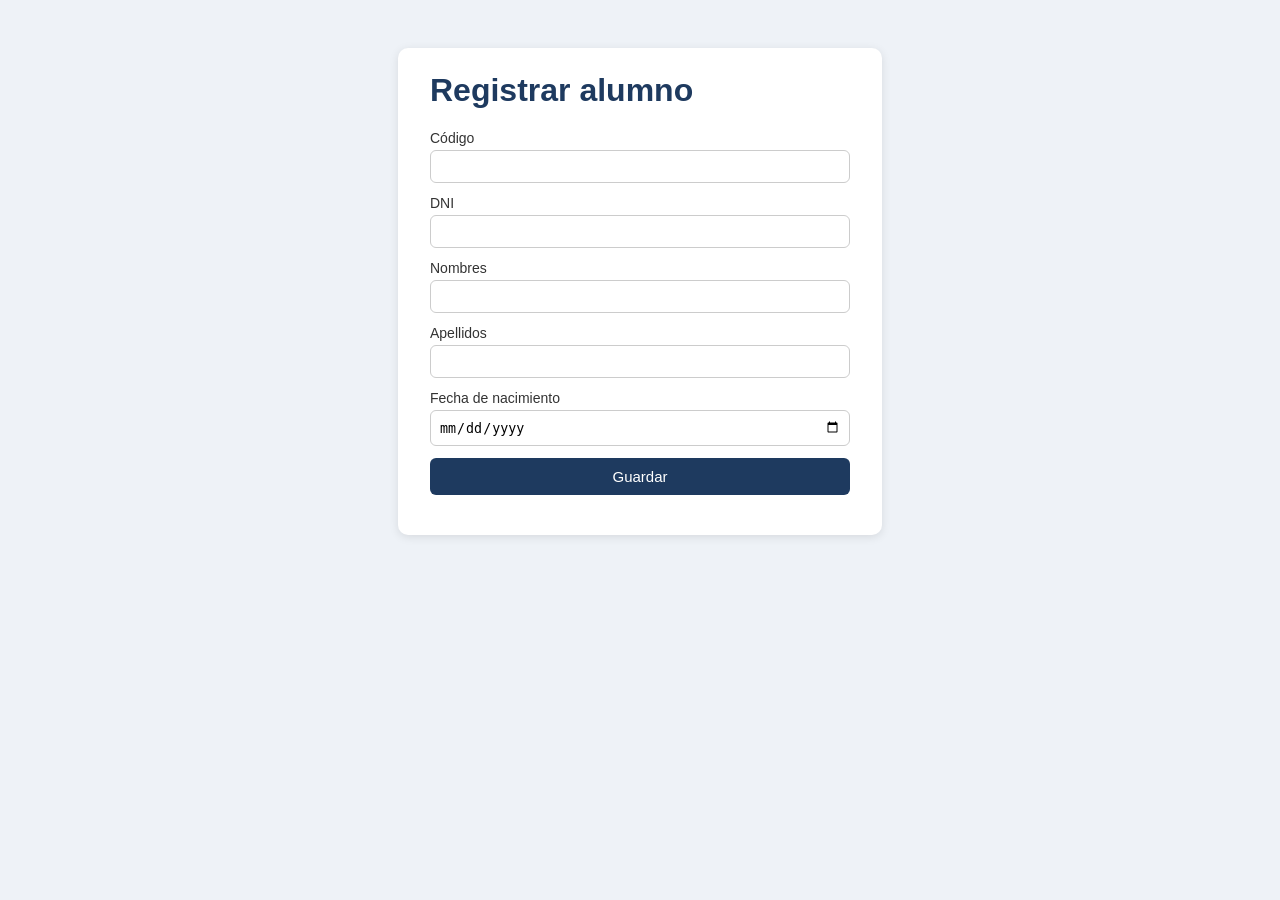
==== src/main/resources/static/index.html @ bb0bdbeb "Inicialización de proyecto" ====
<!DOCTYPE html>
<html lang="es">
<head>
    <meta charset="UTF-8">
    <meta name="viewport" content="width=device-width, initial-scale=1.0">
    <title>Registro de Alumno - La Salle</title>
    <link rel="stylesheet" href="css/styles.css">
</head>
<body>
<div class="card">
    <h1>Registrar alumno</h1>

    <form id="formEstudiante">
        <label>Código <input type="text" name="codigo" required></label>
        <label>DNI <input type="text" name="dni" maxlength="8" required></label>
        <label>Nombres <input type="text" name="nombres" required></label>
        <label>Apellidos <input type="text" name="apellidos" required></label>
        <label>Fecha de nacimiento <input type="date" name="fechaNacimiento" required></label>
        <button type="submit">Guardar</button>
    </form>

    <p id="mensaje"></p>
</div>

<script src="js/app.js"></script>
</body>
</html>
---- src/main/resources/static/css/styles.css ----
body {
    font-family: Arial, sans-serif;
    background: #eef2f7;
    display: flex;
    justify-content: center;
    padding: 40px 16px;
}

.card {
    background: white;
    padding: 24px 32px;
    border-radius: 10px;
    box-shadow: 0 2px 10px rgba(0, 0, 0, 0.1);
    width: 100%;
    max-width: 420px;
}

h1 { color: #1e3a5f; margin-top: 0; }

label {
    display: block;
    margin-bottom: 12px;
    font-size: 14px;
    color: #333;
}

input {
    width: 100%;
    padding: 8px;
    margin-top: 4px;
    border: 1px solid #ccc;
    border-radius: 6px;
    box-sizing: border-box;
}

button {
    width: 100%;
    padding: 10px;
    background: #1e3a5f;
    color: white;
    border: none;
    border-radius: 6px;
    font-size: 15px;
    cursor: pointer;
}

button:hover { background: #2c5282; }

#mensaje.ok { color: green; }
#mensaje.error { color: red; }
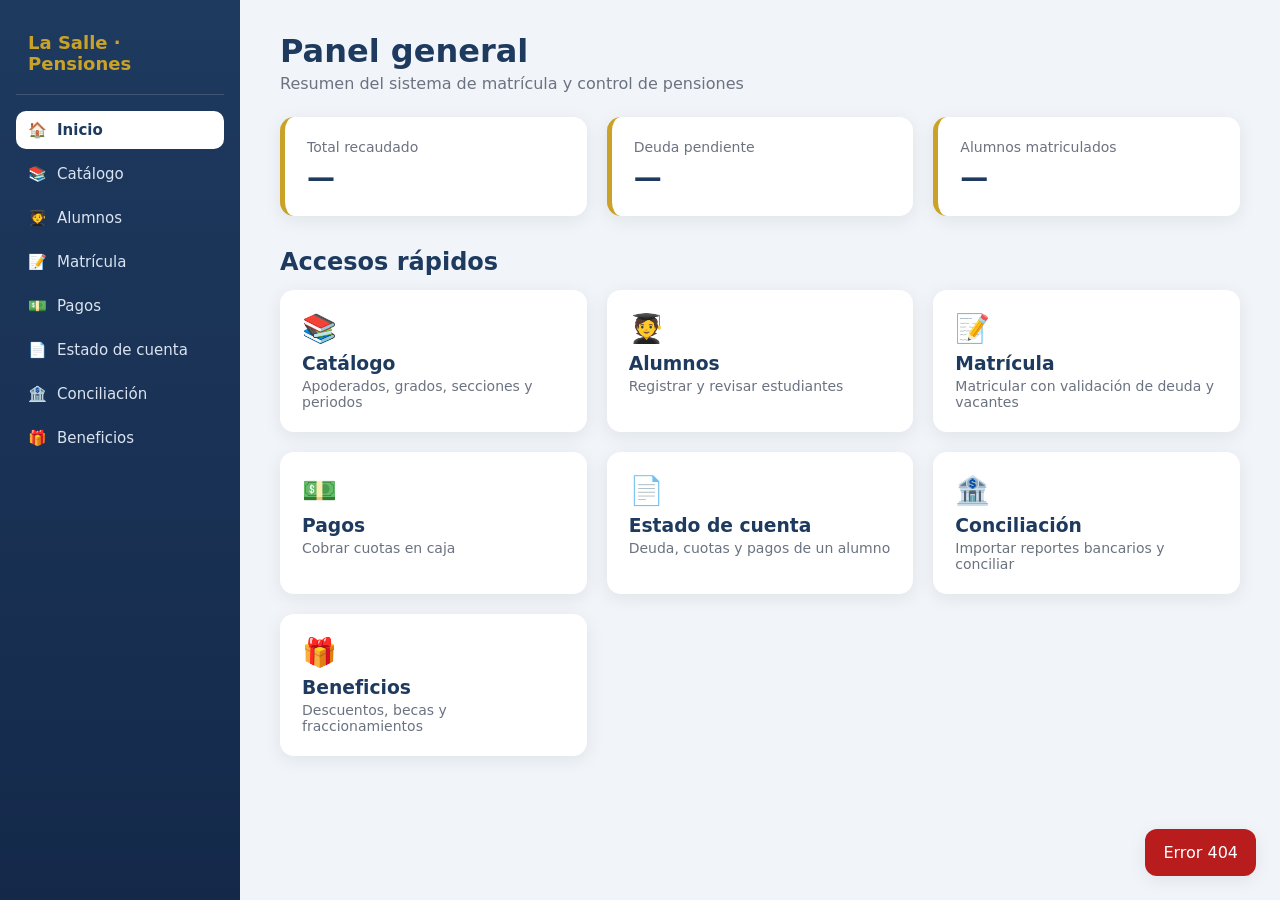
==== commit 3d6edc03: "Aumento de funciones" ====
--- a/src/main/resources/static/index.html
+++ b/src/main/resources/static/index.html
@@ -3,25 +3,44 @@
 <head>
     <meta charset="UTF-8">
     <meta name="viewport" content="width=device-width, initial-scale=1.0">
-    <title>Registro de Alumno - La Salle</title>
+    <title>Inicio · La Salle</title>
     <link rel="stylesheet" href="css/styles.css">
 </head>
 <body>
-<div class="card">
-    <h1>Registrar alumno</h1>
+<aside id="nav"></aside>
 
-    <form id="formEstudiante">
-        <label>Código <input type="text" name="codigo" required></label>
-        <label>DNI <input type="text" name="dni" maxlength="8" required></label>
-        <label>Nombres <input type="text" name="nombres" required></label>
-        <label>Apellidos <input type="text" name="apellidos" required></label>
-        <label>Fecha de nacimiento <input type="date" name="fechaNacimiento" required></label>
-        <button type="submit">Guardar</button>
-    </form>
+<main>
+    <header class="page-header">
+        <h1>Panel general</h1>
+        <p>Resumen del sistema de matrícula y control de pensiones</p>
+    </header>
 
-    <p id="mensaje"></p>
-</div>
+    <section class="grid">
+        <div class="card stat"><span class="label">Total recaudado</span><span class="value" id="recaudado">—</span></div>
+        <div class="card stat"><span class="label">Deuda pendiente</span><span class="value" id="deuda">—</span></div>
+        <div class="card stat"><span class="label">Alumnos matriculados</span><span class="value" id="matriculados">—</span></div>
+    </section>
 
-<script src="js/app.js"></script>
+    <h2 class="section">Accesos rápidos</h2>
+    <section class="grid">
+        <a class="card quick" href="catalogo.html"><span class="icon">📚</span><h3>Catálogo</h3><p>Apoderados, grados, secciones y periodos</p></a>
+        <a class="card quick" href="alumnos.html"><span class="icon">🧑‍🎓</span><h3>Alumnos</h3><p>Registrar y revisar estudiantes</p></a>
+        <a class="card quick" href="matricula.html"><span class="icon">📝</span><h3>Matrícula</h3><p>Matricular con validación de deuda y vacantes</p></a>
+        <a class="card quick" href="pagos.html"><span class="icon">💵</span><h3>Pagos</h3><p>Cobrar cuotas en caja</p></a>
+        <a class="card quick" href="estado-cuenta.html"><span class="icon">📄</span><h3>Estado de cuenta</h3><p>Deuda, cuotas y pagos de un alumno</p></a>
+        <a class="card quick" href="conciliacion.html"><span class="icon">🏦</span><h3>Conciliación</h3><p>Importar reportes bancarios y conciliar</p></a>
+        <a class="card quick" href="beneficios.html"><span class="icon">🎁</span><h3>Beneficios</h3><p>Descuentos, becas y fraccionamientos</p></a>
+    </section>
+</main>
+
+<div id="toast" class="toast"></div>
+<script src="js/common.js"></script>
+<script>
+    api("GET", "/reportes/resumen").then(r => {
+        $("recaudado").textContent = soles(r.totalRecaudado);
+        $("deuda").textContent = soles(r.deudaPendiente);
+        $("matriculados").textContent = r.matriculados;
+    }).catch(e => toast(e.message, false));
+</script>
 </body>
 </html>
--- a/src/main/resources/static/css/styles.css
+++ b/src/main/resources/static/css/styles.css
@@ -1,50 +1,79 @@
-body {
-    font-family: Arial, sans-serif;
-    background: #eef2f7;
-    display: flex;
-    justify-content: center;
-    padding: 40px 16px;
+:root{
+    --primary:#1e3a5f; --primary-2:#2c5282; --accent:#c9a227;
+    --bg:#f1f5f9; --card:#ffffff; --text:#1f2937; --muted:#6b7280;
+    --ok:#15803d; --warn:#b45309; --err:#b91c1c;
+    --radius:14px; --shadow:0 4px 18px rgba(15,23,42,.08);
 }
+*{box-sizing:border-box}
+body{margin:0;font-family:"Segoe UI",system-ui,Arial,sans-serif;background:var(--bg);color:var(--text);display:flex;min-height:100vh}
+a{color:var(--primary-2)}
 
-.card {
-    background: white;
-    padding: 24px 32px;
-    border-radius: 10px;
-    box-shadow: 0 2px 10px rgba(0, 0, 0, 0.1);
-    width: 100%;
-    max-width: 420px;
-}
+/* Menú lateral */
+aside#nav{width:240px;background:linear-gradient(180deg,var(--primary),#14294a);color:#fff;padding:24px 16px;position:sticky;top:0;height:100vh;display:flex;flex-direction:column;gap:6px}
+.brand{font-weight:700;font-size:18px;color:var(--accent);padding:8px 12px 20px;border-bottom:1px solid rgba(255,255,255,.15);margin-bottom:10px}
+aside a{color:#dbe4f0;text-decoration:none;padding:10px 12px;border-radius:10px;display:flex;gap:10px;align-items:center;font-size:15px}
+aside a:hover{background:rgba(255,255,255,.1)}
+aside a.active{background:#fff;color:var(--primary);font-weight:600}
 
-h1 { color: #1e3a5f; margin-top: 0; }
+main{flex:1;padding:32px 40px;max-width:1200px;min-width:0}
+.page-header h1{margin:0;color:var(--primary)}
+.page-header p{margin:4px 0 24px;color:var(--muted)}
+h2.section{margin:32px 0 14px;color:var(--primary)}
 
-label {
-    display: block;
-    margin-bottom: 12px;
-    font-size: 14px;
-    color: #333;
-}
+/* Tarjetas y layouts */
+.grid{display:grid;gap:20px;grid-template-columns:repeat(auto-fit,minmax(260px,1fr))}
+.split{display:grid;grid-template-columns:minmax(300px,380px) 1fr;gap:20px;align-items:start}
+.stack{display:grid;gap:20px}
+.card{background:var(--card);border-radius:var(--radius);box-shadow:var(--shadow);padding:22px}
+.card h2{margin:0 0 14px;font-size:18px;color:var(--primary)}
+.stat{border-left:5px solid var(--accent);display:flex;flex-direction:column;gap:6px}
+.stat .label{color:var(--muted);font-size:14px}
+.stat .value{font-size:28px;font-weight:700;color:var(--primary)}
+a.quick{display:block;text-decoration:none;color:inherit;transition:.15s}
+a.quick:hover{transform:translateY(-3px)}
+a.quick h3{margin:8px 0 4px;color:var(--primary)}
+a.quick p{margin:0;color:var(--muted);font-size:14px}
+.icon{font-size:28px}
 
-input {
-    width: 100%;
-    padding: 8px;
-    margin-top: 4px;
-    border: 1px solid #ccc;
-    border-radius: 6px;
-    box-sizing: border-box;
-}
+/* Formularios */
+label{display:block;font-size:14px;color:#374151;margin-bottom:12px}
+input,select{width:100%;margin-top:6px;padding:10px 12px;border:1px solid #d1d5db;border-radius:10px;font-size:15px;background:#fff}
+input:focus,select:focus{outline:none;border-color:var(--primary-2);box-shadow:0 0 0 3px rgba(44,82,130,.15)}
+.row{display:grid;grid-template-columns:1fr 1fr;gap:12px}
 
-button {
-    width: 100%;
-    padding: 10px;
-    background: #1e3a5f;
-    color: white;
-    border: none;
-    border-radius: 6px;
-    font-size: 15px;
-    cursor: pointer;
-}
+/* Botones */
+button,.btn{background:var(--primary);color:#fff;border:0;border-radius:10px;padding:11px 18px;font-size:15px;cursor:pointer;font-weight:600;transition:.15s;text-decoration:none;display:inline-block}
+button:hover{background:var(--primary-2);transform:translateY(-1px)}
+button:disabled{opacity:.5;cursor:not-allowed;transform:none}
+button.small{padding:6px 12px;font-size:13px}
+.btn-full{width:100%}
 
-button:hover { background: #2c5282; }
+/* Tablas y estados */
+.table-wrap{overflow-x:auto}
+table{width:100%;border-collapse:collapse;font-size:14px}
+th,td{text-align:left;padding:10px 8px;border-bottom:1px solid #eef2f7;vertical-align:middle}
+th{color:var(--muted);font-weight:600;font-size:12px;text-transform:uppercase;letter-spacing:.04em}
+.badge{display:inline-block;padding:3px 10px;border-radius:999px;font-size:12px;font-weight:600;background:#e5e7eb;color:#374151}
+.badge.ok{background:#dcfce7;color:var(--ok)}
+.badge.warn{background:#fef3c7;color:var(--warn)}
+.badge.err{background:#fee2e2;color:var(--err)}
+.badge.info{background:#dbeafe;color:var(--primary-2)}
+.empty{color:var(--muted);text-align:center;padding:20px}
+.result{margin-top:14px;padding:14px;border-radius:10px;background:#f8fafc;font-size:14px}
+.result p{margin:8px 0}
+.search{margin-bottom:14px}
+ol.steps{padding-left:20px;line-height:1.8;color:#374151}
 
-#mensaje.ok { color: green; }
-#mensaje.error { color: red; }+/* Avisos */
+.toast{position:fixed;right:24px;bottom:24px;padding:14px 18px;border-radius:12px;color:#fff;opacity:0;transform:translateY(20px);transition:.25s;pointer-events:none;box-shadow:var(--shadow);max-width:360px}
+.toast.show{opacity:1;transform:none}
+.toast.ok{background:var(--ok)}
+.toast.error{background:var(--err)}
+
+@media(max-width:900px){
+    body{flex-direction:column}
+    aside#nav{width:100%;height:auto;position:static;flex-direction:row;flex-wrap:wrap}
+    .brand{width:100%}
+    main{padding:20px}
+    .split,.row{grid-template-columns:1fr}
+}
